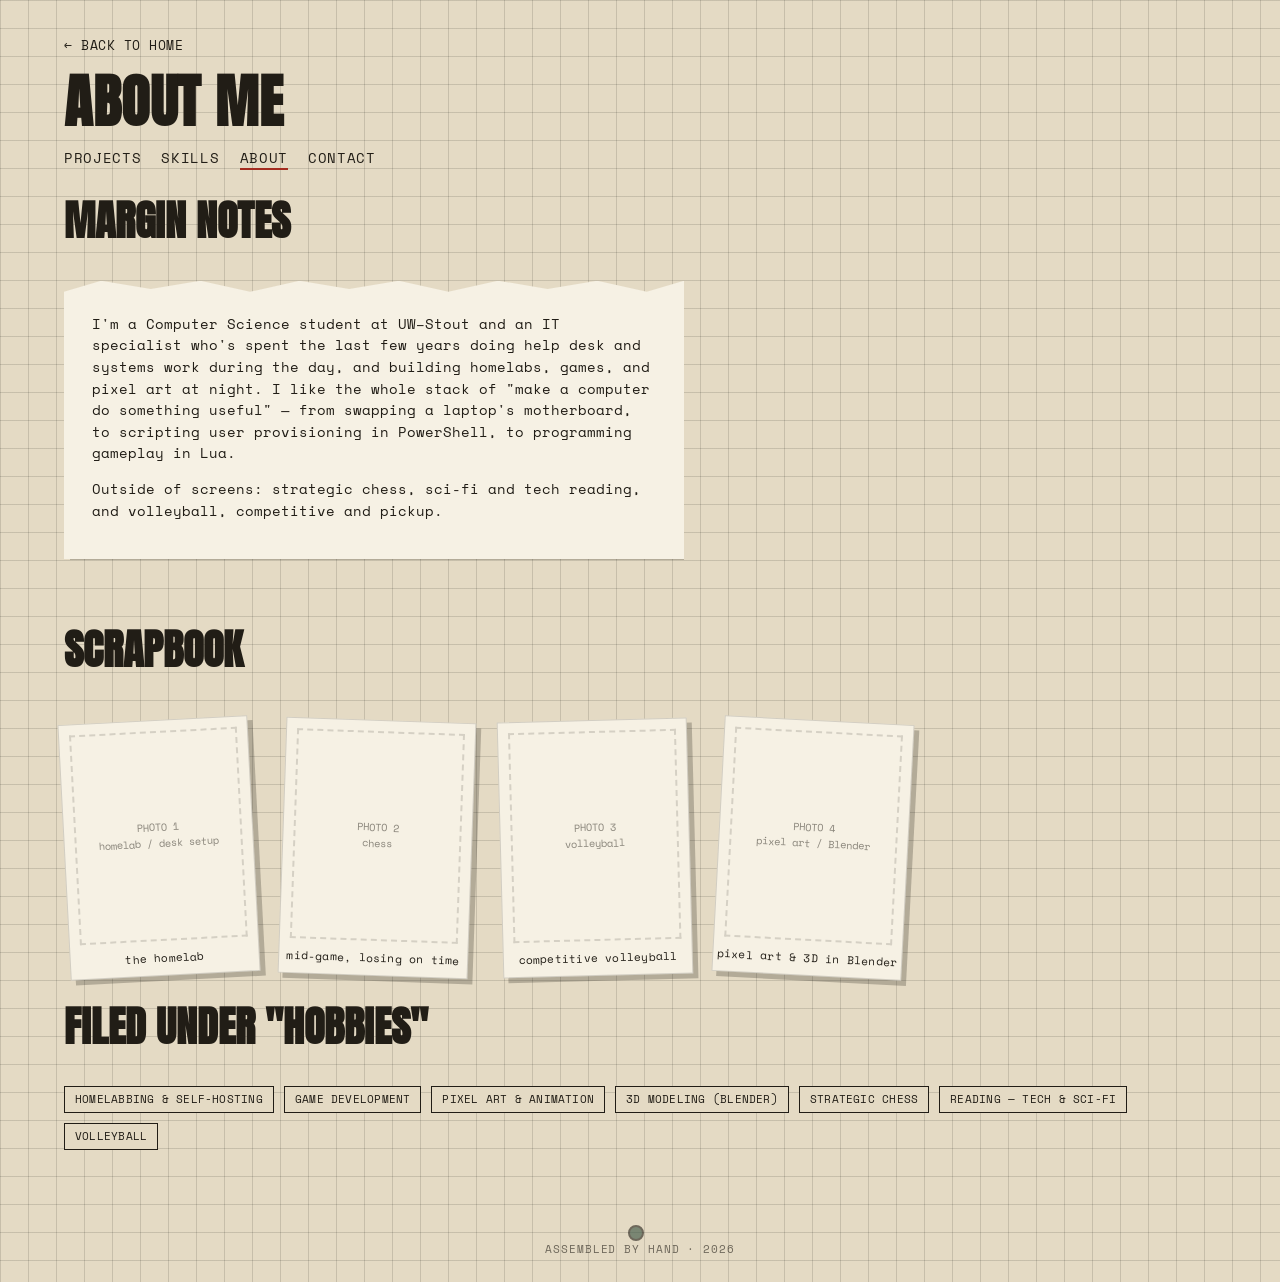
==== about.html @ 6035094e "Added a about and skils page as well as some more quirks :]" ====
<!DOCTYPE html>
<html lang="en">
<head>
  <meta charset="UTF-8">
  <meta name="viewport" content="width=device-width, initial-scale=1.0">
  <title>About — Russell</title>
  <link rel="preconnect" href="https://fonts.googleapis.com">
  <link href="https://fonts.googleapis.com/css2?family=Anton&family=Space+Mono:wght@400;700&display=swap" rel="stylesheet">
  <link rel="stylesheet" href="style.css">
</head>
<body>

  <header class="page-header">
    <a href="index.html" class="page-header__back">← BACK TO HOME</a>
    <h1 class="id-card__name">ABOUT ME</h1>
    <nav class="page-header__nav">
      <a href="index.html#projects">PROJECTS</a>
      <a href="skills.html">SKILLS</a>
      <a href="about.html" aria-current="page">ABOUT</a>
      <a href="index.html#contact">CONTACT</a>
    </nav>
  </header>

  <main>

    <section class="about">
      <h2 class="section-title">MARGIN NOTES</h2>
      <div class="about__clipping">
        <p>
          I'm a Computer Science student at UW–Stout and an IT specialist
          who's spent the last few years doing help desk and systems work
          during the day, and building homelabs, games, and pixel art at
          night. I like the whole stack of "make a computer do something
          useful" — from swapping a laptop's motherboard, to scripting
          user provisioning in PowerShell, to programming gameplay in Lua.
        </p>
        <p>
          Outside of screens: strategic chess, sci-fi and tech reading,
          and volleyball, competitive and pickup.
        </p>
      </div>
    </section>

    <!-- ============ SCRAPBOOK ============
         Four polaroid-style frames. Each is currently a dashed
         placeholder — swap .polaroid__placeholder for a real <img>
         once you have photos (see the HTML comment on the first one). -->
    <section class="about-photos">
      <h2 class="section-title">SCRAPBOOK</h2>
      <div class="scrapbook">

        <!--
          HOW TO SWAP IN A REAL PHOTO:
          1. Put an image file in an /images folder next to this HTML file.
          2. Replace the whole <div class="polaroid__placeholder">...</div>
             with: <img src="images/your-file.jpg" alt="short description">
          Everything else (rotation, tape, caption) stays the same.
        -->
        <figure class="polaroid">
          <div class="polaroid__placeholder">PHOTO 1<br>homelab / desk setup</div>
          <figcaption class="polaroid__caption">the homelab</figcaption>
        </figure>

        <figure class="polaroid">
          <div class="polaroid__placeholder">PHOTO 2<br>chess</div>
          <figcaption class="polaroid__caption">mid-game, losing on time</figcaption>
        </figure>

        <figure class="polaroid">
          <div class="polaroid__placeholder">PHOTO 3<br>volleyball</div>
          <figcaption class="polaroid__caption">competitive volleyball</figcaption>
        </figure>

        <figure class="polaroid">
          <div class="polaroid__placeholder">PHOTO 4<br>pixel art / Blender</div>
          <figcaption class="polaroid__caption">pixel art & 3D in Blender</figcaption>
        </figure>

      </div>
    </section>

    <!-- ============ HOBBIES ============ -->
    <section class="about-hobbies">
      <h2 class="section-title">FILED UNDER "HOBBIES"</h2>
      <div class="hobby-tags">
        <span class="skill-tag">HOMELABBING & SELF-HOSTING</span>
        <span class="skill-tag">GAME DEVELOPMENT</span>
        <span class="skill-tag">PIXEL ART & ANIMATION</span>
        <span class="skill-tag">3D MODELING (BLENDER)</span>
        <span class="skill-tag">STRATEGIC CHESS</span>
        <span class="skill-tag">READING — TECH & SCI-FI</span>
        <span class="skill-tag">VOLLEYBALL</span>
      </div>
    </section>

  </main>

  <footer class="footer">
    <span class="coin-spinner" aria-hidden="true"></span>
    <p>ASSEMBLED BY HAND · <span id="year"></span></p>
  </footer>

  <script>
    document.getElementById('year').textContent = new Date().getFullYear();
  </script>

</body>
</html>
---- style.css ----
/* =========================================================================
   PORTFOLIO STYLESHEET — read top to bottom, it's written as a lesson.
   Every new CSS concept gets a comment the FIRST time it shows up.
   After that, you'll see it reused without a re-explanation.
   ========================================================================= */


/* -------------------------------------------------------------------------
   1. CUSTOM PROPERTIES ("CSS variables")
   Define values once here, reuse them everywhere with var(--name).
   This is the single biggest quality-of-life upgrade for a beginner:
   change one line here, the whole site updates.
   ------------------------------------------------------------------------- */
:root {
  --paper-bg:     #E4DAC4;  /* kraft board background */
  --paper-card:   #F6F1E4;  /* off-white index card */
  --ink:          #211D16;  /* near-black, warmer than pure #000 */
  --stamp-red:    #A32B1F;
  --stamp-green:  #34503F;
  --tape:         rgba(230, 219, 140, 0.55);
  --line:         rgba(33, 29, 22, 0.15); /* soft pencil-grey rule lines */

  --font-display: 'Anton', sans-serif;
  --font-mono:    'Space Mono', monospace;
}

/* -------------------------------------------------------------------------
   2. THE RESET
   Browsers add their own default margins/padding to elements. We zero
   them out first so every spacing decision below is one WE made on
   purpose, not a leftover default fighting us.
   ------------------------------------------------------------------------- */
* {
  margin: 0;
  padding: 0;
  box-sizing: border-box; /* explained below, at .index-card */
}

body {
  background-color: var(--paper-bg);
  /* a very subtle grid, like graph/engineering paper, using two repeating
     linear gradients as a background image instead of an actual image file */
  background-image:
    linear-gradient(var(--line) 1px, transparent 1px),
    linear-gradient(90deg, var(--line) 1px, transparent 1px);
  background-size: 28px 28px;
  color: var(--ink);
  font-family: var(--font-mono);
  line-height: 1.5;
}

a { color: inherit; }

/* -------------------------------------------------------------------------
   3. THE BOX MODEL (the single most important CSS concept)
   Every element is a rectangle made of four layers, from inside out:
     content -> padding -> border -> margin
   padding = space INSIDE the border (pushes content away from the edge)
   border  = the edge itself
   margin  = space OUTSIDE the border (pushes other elements away)

   By default, width/height only measure the CONTENT box, so adding
   padding or a border makes the element bigger than the width you set.
   `box-sizing: border-box` (set globally above) changes that: width/height
   now include padding + border, so an element with width:300px stays
   300px wide no matter how much padding you add. Almost every modern
   site uses border-box for exactly this reason.
   ------------------------------------------------------------------------- */


/* -------------------------------------------------------------------------
   4. MASTHEAD — our first FLEXBOX
   Flexbox arranges children in a single row (or column) and handles the
   "push these apart" / "center these" problems that used to be painful.
   display:flex on a parent turns on flex layout for its direct children.
   ------------------------------------------------------------------------- */
.masthead {
  display: flex;
  justify-content: space-between; /* pushes the two children to opposite ends */
  align-items: flex-start;        /* aligns them along the top */
  flex-wrap: wrap;                /* lets them drop to a new line on narrow screens */
  gap: 24px;                      /* space between flex children, no margin hacks needed */
  padding: 32px clamp(20px, 5vw, 64px) 0;
}

.masthead__id-card {
  position: relative; /* explained at .tape below — this lets punch-strip sit inside precisely */
  background: var(--paper-card);
  border: 3px solid var(--ink);
  padding: 18px 24px 18px 34px; /* extra left padding to leave room for the punch-strip */
  transform: rotate(-1.5deg);   /* a slight tilt is what sells "pinned to a board" */
  box-shadow: 6px 6px 0 var(--ink); /* a hard offset shadow reads as a physical card, not a soft UI shadow */
}

/* -------------------------------------------------------------------------
   5. PSEUDO-ELEMENTS (::before / ::after)
   These let you generate an extra box attached to an element without
   adding a real HTML tag for it. Perfect for pure decoration — like the
   row of punch-card holes down the card's edge — that has no real content.
   `content: ""` is required, even empty, or the pseudo-element won't render.
   ------------------------------------------------------------------------- */
.punch-strip {
  position: absolute; /* positions relative to the nearest ancestor with position:relative */
  top: 0;
  left: 0;
  width: 22px;
  height: 100%;
  background-color: var(--ink);
  /* repeating-radial-gradient "cuts" evenly spaced circles out of the strip
     by painting them the same color as the page background */
  background-image: radial-gradient(circle at 11px, var(--paper-bg) 5px, transparent 5.5px);
  background-size: 22px 26px;
  background-repeat: repeat-y;
}

.id-card__label {
  font-size: 0.7rem;
  letter-spacing: 0.08em;
  color: var(--stamp-red);
}

.id-card__name {
  font-family: var(--font-display);
  font-size: clamp(2.2rem, 6vw, 3.6rem);
  line-height: 0.95;
  letter-spacing: 0.01em;
}

.id-card__role {
  font-size: 0.75rem;
  letter-spacing: 0.05em;
}

.masthead__nav {
  display: flex;
  gap: 20px;
  padding-top: 12px;
  font-size: 0.85rem;
  letter-spacing: 0.05em;
}

.masthead__nav a {
  text-decoration: none;
  border-bottom: 2px solid transparent;
  transition: border-color 0.15s ease; /* animates the border smoothly instead of snapping */
}

.masthead__nav a:hover {
  border-color: var(--stamp-red);
}


/* -------------------------------------------------------------------------
   6. HERO
   ------------------------------------------------------------------------- */
.hero {
  padding: 56px clamp(20px, 5vw, 64px) 40px;
  max-width: 780px;
}

.hero__headline {
  font-family: var(--font-display);
  font-size: clamp(2.6rem, 9vw, 5.5rem);
  line-height: 0.92;
  display: flex;
  flex-direction: column; /* stack the three <span> lines instead of side by side */
}

/* Each line gets its own slight rotation and a torn-paper highlight behind it,
   so the headline itself looks collaged rather than typed in one block. */
.hero__headline span:nth-child(1) { transform: rotate(-1deg); }
.hero__headline span:nth-child(2) {
  transform: rotate(0.8deg);
  background: var(--paper-card);
  width: fit-content;
  padding: 0 10px;
  box-decoration-break: clone;
}
.hero__headline span:nth-child(3) { transform: rotate(-0.6deg); color: var(--stamp-red); }

.hero__note {
  margin-top: 24px;
  padding: 14px 18px;
  background: var(--paper-card);
  border-left: 4px solid var(--ink);
  font-size: 0.85rem;
  max-width: 480px;
  transform: rotate(0.6deg);
}


/* -------------------------------------------------------------------------
   7. SECTION TITLE — reused pattern
   ------------------------------------------------------------------------- */
.section-title {
  font-family: var(--font-display);
  font-size: clamp(1.8rem, 4vw, 2.6rem);
  padding: 0 clamp(20px, 5vw, 64px);
  margin-bottom: 28px;
}


/* -------------------------------------------------------------------------
   8. CORKBOARD — our first CSS GRID
   Flexbox is great for one row/column. Grid is better once you want a
   proper 2-D layout — here, project cards that wrap into columns AND rows.
   `repeat(auto-fit, minmax(260px, 1fr))` reads as: "fit as many columns as
   will hold at least 260px each, and stretch them evenly to fill the rest."
   That single line is what makes this responsive with zero media queries.
   ------------------------------------------------------------------------- */
.corkboard {
  padding: 40px 0 60px;
}

.corkboard__grid {
  display: grid;
  grid-template-columns: repeat(auto-fit, minmax(260px, 1fr));
  gap: 40px;
  padding: 0 clamp(20px, 5vw, 64px);
}

.index-card {
  position: relative;
  background: var(--paper-card);
  border: 3px solid var(--ink);
  padding: 22px 22px 22px 34px;
  box-shadow: 7px 7px 0 var(--ink);
  transition: transform 0.2s ease, box-shadow 0.2s ease;

  /* Animation: each card settles into place on load. `animation` here
     references the @keyframes block defined further down. */
  animation: settle 0.5s ease backwards;
}

/* Three fixed tilt angles, applied by the data-tilt attribute in the HTML,
   so no two cards sit at exactly the same angle — that variation is what
   reads as "pinned by hand" instead of "generated by a template." */
.index-card[data-tilt="a"] { transform: rotate(-1.2deg); animation-delay: 0s; }
.index-card[data-tilt="b"] { transform: rotate(1deg);    animation-delay: 0.12s; }
.index-card[data-tilt="c"] { transform: rotate(-0.6deg); animation-delay: 0.24s; }

/* On hover, straighten the card and lift the shadow — motion that responds
   to the user, which reads as interactive rather than decorative. */
.index-card:hover {
  transform: rotate(0deg) translateY(-4px);
  box-shadow: 10px 10px 0 var(--ink);
}

@keyframes settle {
  from { opacity: 0; transform: translateY(16px) rotate(0deg); }
  /* `to` intentionally has no fixed end state here — it inherits whichever
     data-tilt rotation is already set on the element, so each card settles
     into ITS OWN angle rather than one shared angle. */
}

.index-card__tag {
  font-size: 0.7rem;
  color: var(--stamp-red);
  letter-spacing: 0.05em;
  margin-bottom: 6px;
}

.index-card__title {
  font-family: var(--font-display);
  font-size: 1.5rem;
  margin-bottom: 10px;
}

.index-card__body {
  font-size: 0.85rem;
  line-height: 1.55;
  margin-bottom: 14px;
}

.index-card__stack {
  font-size: 0.7rem;
  color: var(--ink);
  opacity: 0.65;
  margin-bottom: 16px;
}

/* -------------------------------------------------------------------------
   9. TAPE CORNERS — a second use of pseudo-elements, this time via a real
   element (div.tape) instead of ::before, just to show both approaches.
   Positioned absolutely relative to the .index-card (position: relative).
   ------------------------------------------------------------------------- */
.tape {
  position: absolute;
  width: 70px;
  height: 26px;
  background: var(--tape);
  border: 1px solid rgba(0,0,0,0.08);
}

.tape--top-left  { top: -12px; left: 24px;  transform: rotate(-8deg); }
.tape--top-right { top: -12px; right: 24px; transform: rotate(6deg); }

/* -------------------------------------------------------------------------
   10. STAMPS
   A rotated badge with a thick border to mimic a rubber ink stamp.
   ------------------------------------------------------------------------- */
.stamp {
  display: inline-block;
  font-family: var(--font-mono);
  font-weight: 700;
  font-size: 0.75rem;
  letter-spacing: 0.08em;
  padding: 4px 12px;
  border: 3px solid currentColor; /* currentColor = "whatever this element's text color is" */
  border-radius: 4px;
  transform: rotate(-4deg);
}

.stamp--green { color: var(--stamp-green); }
.stamp--red   { color: var(--stamp-red); }


/* -------------------------------------------------------------------------
   11. ABOUT — a "torn paper clipping" look using clip-path
   clip-path lets you cut a shape out of a box. A jagged polygon here
   fakes a torn paper edge along the top of the clipping.
   ------------------------------------------------------------------------- */
.about {
  padding: 20px 0 60px;
}

.about__clipping {
  max-width: 620px;
  margin: 0 clamp(20px, 5vw, 64px);
  background: var(--paper-card);
  padding: 32px 28px 24px;
  box-shadow: 6px 6px 0 var(--ink);
  clip-path: polygon(
    0% 4%, 6% 0%, 14% 3%, 22% 0%, 30% 4%, 38% 0%, 46% 3%, 54% 0%,
    62% 4%, 70% 0%, 78% 3%, 86% 0%, 94% 4%, 100% 0%,
    100% 100%, 0% 100%
  );
}

.about__clipping p {
  font-size: 0.9rem;
  margin-bottom: 14px;
}


/* -------------------------------------------------------------------------
   12. CONTACT
   ------------------------------------------------------------------------- */
.contact {
  padding: 20px clamp(20px, 5vw, 64px) 60px;
}

.contact__card {
  display: inline-block;
  background: var(--paper-card);
  border: 3px dashed var(--ink); /* dashed border reads as "cut along this line" */
  padding: 24px 32px;
  transform: rotate(1deg);
}

.contact__line {
  font-size: 0.9rem;
  margin-bottom: 8px;
}

.contact__line a {
  text-decoration: underline;
  text-decoration-color: var(--stamp-red);
  text-underline-offset: 3px;
}


/* -------------------------------------------------------------------------
   13. FOOTER
   ------------------------------------------------------------------------- */
.footer {
  text-align: center;
  padding: 24px;
  font-size: 0.7rem;
  letter-spacing: 0.08em;
  opacity: 0.6;
}


/* -------------------------------------------------------------------------
   14b. PLACEHOLDER CARD VARIANT
   A dashed border + lower opacity marks this card as "not real content yet"
   at a glance, so it never gets mistaken for a shipped project.
   ------------------------------------------------------------------------- */
.index-card--placeholder {
  border-style: dashed;
  opacity: 0.7;
}

.index-card--placeholder:hover {
  opacity: 1;
}

/* -------------------------------------------------------------------------
   14c. ABOUT TEASER (on index.html, links out to the full about.html)
   ------------------------------------------------------------------------- */
.about-teaser { padding: 20px 0 40px; }

.about__clipping--teaser {
  display: flex;
  flex-wrap: wrap;
  align-items: center;
  justify-content: space-between;
  gap: 16px;
}

.clipping-link {
  font-family: var(--font-mono);
  font-weight: 700;
  font-size: 0.8rem;
  letter-spacing: 0.04em;
  white-space: nowrap;
  text-decoration: none;
  border-bottom: 2px solid var(--stamp-red);
}

/* -------------------------------------------------------------------------
   14d. SHARED SITE NAV / PAGE HEADER
   Used on about.html and skills.html, which are simpler than the homepage
   masthead but still carry the punch-strip / index-card look.
   ------------------------------------------------------------------------- */
.page-header {
  padding: 32px clamp(20px, 5vw, 64px) 0;
}

.page-header__back {
  display: inline-block;
  font-size: 0.8rem;
  letter-spacing: 0.04em;
  text-decoration: none;
  margin-bottom: 18px;
  border-bottom: 2px solid transparent;
  transition: border-color 0.15s ease;
}
.page-header__back:hover { border-color: var(--stamp-red); }

.page-header__nav {
  display: flex;
  gap: 20px;
  font-size: 0.85rem;
  letter-spacing: 0.05em;
  margin-top: 18px;
}
.page-header__nav a {
  text-decoration: none;
  border-bottom: 2px solid transparent;
  transition: border-color 0.15s ease;
}
.page-header__nav a:hover,
.page-header__nav a[aria-current="page"] {
  border-color: var(--stamp-red);
}

/* -------------------------------------------------------------------------
   14e. TRINKETS & IDLE ANIMATIONS
   A few small, purely decorative touches. Each is aria-hidden in the HTML
   since it carries no real content — screen readers should skip it.
   ------------------------------------------------------------------------- */

/* A blinking terminal cursor: opacity flips on/off in a tight loop. */
.hero__status {
  margin-top: 14px;
  font-size: 0.75rem;
  opacity: 0.7;
}
.blink-cursor {
  animation: blink 1s steps(1) infinite;
}
@keyframes blink {
  50% { opacity: 0; }
}

/* A thumbtack: a plain circle + a thin "shadow" pseudo-element, wobbling
   slowly and infinitely with a rotation keyframe (not hover-triggered —
   this one just idles, since a pushpin never really sits still). */
.section-title--pinned {
  position: relative;
  padding-left: 40px; /* room for the pin */
}
.pushpin {
  position: absolute;
  left: 0;
  top: 50%;
  width: 20px;
  height: 20px;
  border-radius: 50%;
  background: var(--stamp-red);
  box-shadow: inset -3px -3px 0 rgba(0,0,0,0.25), 2px 3px 4px rgba(0,0,0,0.35);
  transform-origin: center 30px; /* pivot point sits below the pin, like it's stuck through paper */
  animation: wobble 4s ease-in-out infinite;
}
@keyframes wobble {
  0%, 100% { transform: rotate(-4deg); }
  50%      { transform: rotate(4deg); }
}

/* A spinning coin: a flattened circle that scales horizontally to fake a
   3D flip using only 2D transforms — no images, no JS. */
.coin-spinner {
  display: inline-block;
  width: 16px;
  height: 16px;
  border-radius: 50%;
  background: var(--stamp-green);
  border: 2px solid var(--ink);
  margin-right: 8px;
  vertical-align: middle;
  animation: coin-flip 2.2s linear infinite;
}
@keyframes coin-flip {
  0%   { transform: scaleX(1); }
  50%  { transform: scaleX(0.1); background: var(--stamp-red); }
  100% { transform: scaleX(1); }
}

/* -------------------------------------------------------------------------
   14f. SKILLS CATALOG (skills.html)
   A "card catalog drawer" layout: category cards, each holding a row of
   small stamped tags. Reuses .index-card as the category container.
   ------------------------------------------------------------------------- */
.skills-catalog { padding: 20px 0 60px; }

.skills-catalog__grid {
  display: grid;
  grid-template-columns: repeat(auto-fit, minmax(280px, 1fr));
  gap: 40px;
  padding: 0 clamp(20px, 5vw, 64px);
}

.skill-tags {
  display: flex;
  flex-wrap: wrap;
  gap: 8px;
  margin-top: 14px;
}

.skill-tag {
  font-family: var(--font-mono);
  font-size: 0.7rem;
  letter-spacing: 0.02em;
  padding: 4px 10px;
  background: var(--paper-bg);
  border: 1.5px solid var(--ink);
}

.certs {
  display: flex;
  flex-wrap: wrap;
  gap: 16px;
  padding: 0 clamp(20px, 5vw, 64px) 40px;
}

/* -------------------------------------------------------------------------
   14g. SCRAPBOOK (about.html)
   Polaroid-style photo frames, each rotated slightly and "taped" down,
   for a physical scrapbook-page feel. Swap the placeholder background
   for a real <img> once you have photos to drop in.
   ------------------------------------------------------------------------- */
.scrapbook {
  display: flex;
  flex-wrap: wrap;
  gap: 28px;
  padding: 10px clamp(20px, 5vw, 64px) 20px;
}

.polaroid {
  position: relative;
  width: 190px;
  background: var(--paper-card);
  border: 1px solid rgba(0,0,0,0.15);
  padding: 10px 10px 34px; /* extra bottom padding = the classic polaroid strip */
  box-shadow: 5px 5px 0 rgba(33,29,22,0.25);
}
.polaroid:nth-child(1) { transform: rotate(-3deg); }
.polaroid:nth-child(2) { transform: rotate(2deg); }
.polaroid:nth-child(3) { transform: rotate(-1.5deg); }
.polaroid:nth-child(4) { transform: rotate(3deg); }

.polaroid:hover {
  transform: rotate(0deg) scale(1.04);
  transition: transform 0.2s ease;
}

/* The placeholder "photo" itself: a dashed box standing in until a real
   <img> is dropped into the <a>/<div>. Delete this rule once you add
   real photos and just style the <img> directly. */
.polaroid__placeholder {
  width: 100%;
  aspect-ratio: 4 / 5;
  border: 2px dashed var(--line);
  display: flex;
  align-items: center;
  justify-content: center;
  text-align: center;
  font-size: 0.65rem;
  padding: 8px;
  color: rgba(33,29,22,0.5);
}

.polaroid img {
  width: 100%;
  aspect-ratio: 4 / 5;
  object-fit: cover;
  display: block;
}

.polaroid__caption {
  position: absolute;
  bottom: 8px;
  left: 0;
  right: 0;
  text-align: center;
  font-family: var(--font-mono);
  font-size: 0.7rem;
  letter-spacing: 0.02em;
}

.hobby-tags {
  display: flex;
  flex-wrap: wrap;
  gap: 10px;
  padding: 0 clamp(20px, 5vw, 64px) 50px;
}


/* -------------------------------------------------------------------------
   14. ACCESSIBILITY: respect reduced-motion preferences.
   Some people set their OS to reduce motion (motion sickness, vestibular
   issues). This media query strips animations for them without you
   needing to build a toggle.
   ------------------------------------------------------------------------- */
@media (prefers-reduced-motion: reduce) {
  * {
    animation: none !important;
    transition: none !important;
  }
}
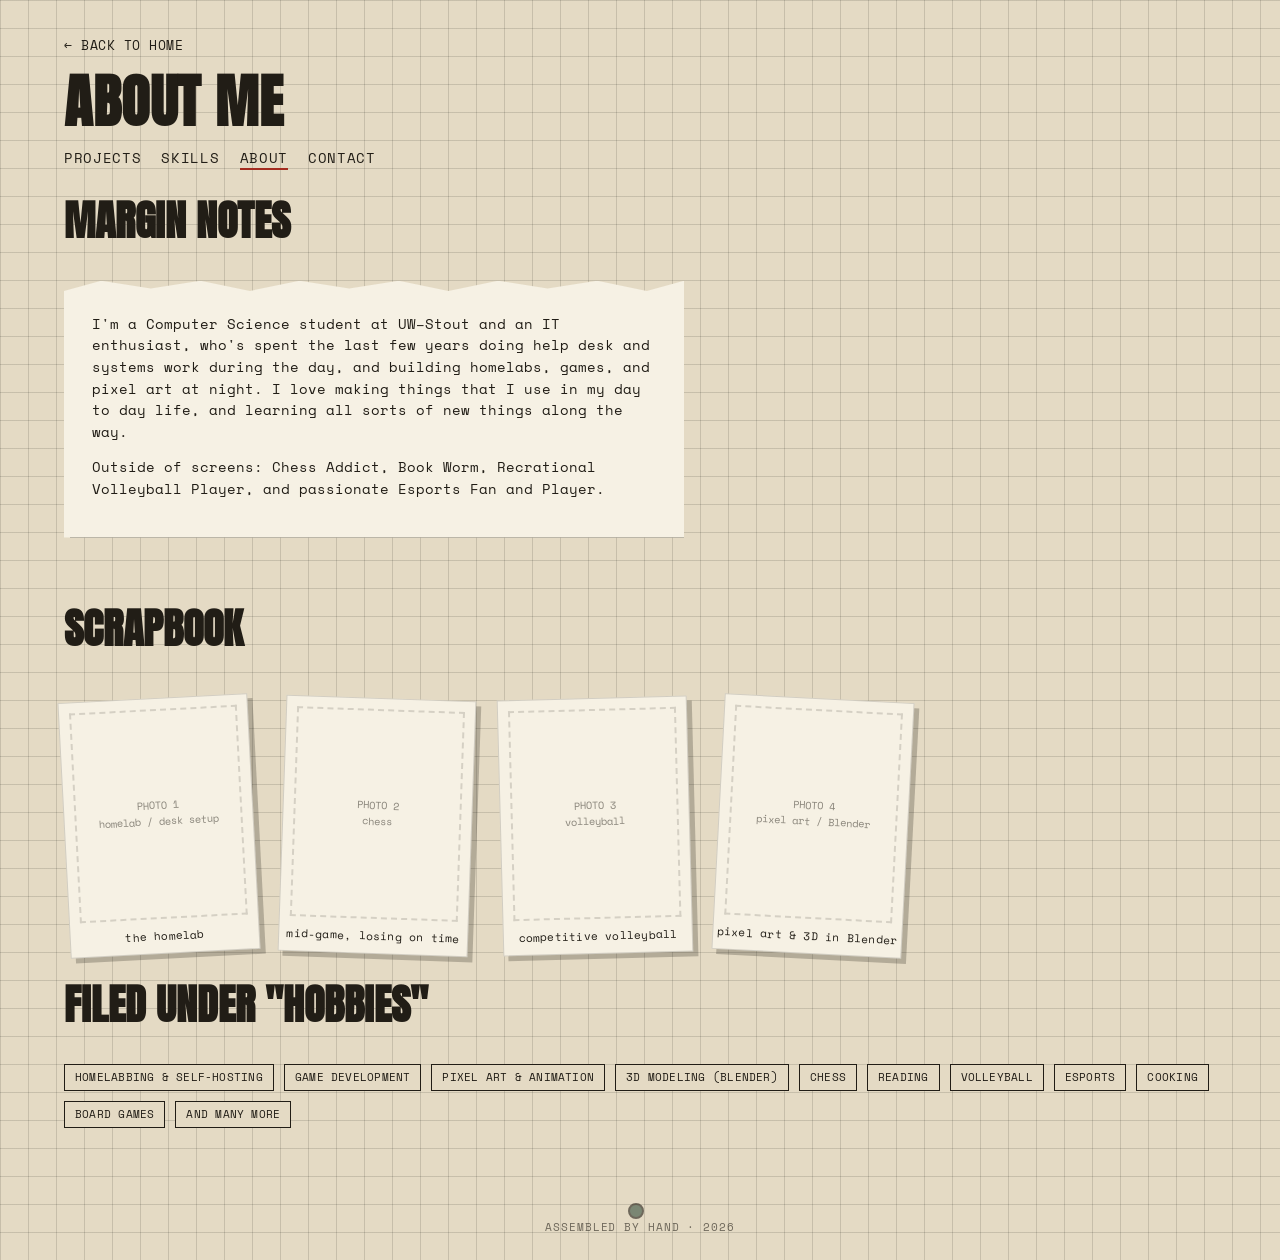
==== commit fe192a34: "Changed a couple descriptions and added a couple more projects and skills." ====
--- a/about.html
+++ b/about.html
@@ -27,16 +27,14 @@
       <h2 class="section-title">MARGIN NOTES</h2>
       <div class="about__clipping">
         <p>
-          I'm a Computer Science student at UW–Stout and an IT specialist
+          I'm a Computer Science student at UW–Stout and an IT enthusiast,
           who's spent the last few years doing help desk and systems work
           during the day, and building homelabs, games, and pixel art at
-          night. I like the whole stack of "make a computer do something
-          useful" — from swapping a laptop's motherboard, to scripting
-          user provisioning in PowerShell, to programming gameplay in Lua.
+          night. I love making things that I use in my day to day life, and learning all sorts of new things along the way.
         </p>
         <p>
-          Outside of screens: strategic chess, sci-fi and tech reading,
-          and volleyball, competitive and pickup.
+          Outside of screens: Chess Addict, Book Worm,
+           Recrational Volleyball Player, and passionate Esports Fan and Player.
         </p>
       </div>
     </section>
@@ -87,9 +85,13 @@
         <span class="skill-tag">GAME DEVELOPMENT</span>
         <span class="skill-tag">PIXEL ART & ANIMATION</span>
         <span class="skill-tag">3D MODELING (BLENDER)</span>
-        <span class="skill-tag">STRATEGIC CHESS</span>
-        <span class="skill-tag">READING — TECH & SCI-FI</span>
+        <span class="skill-tag">CHESS</span>
+        <span class="skill-tag">READING</span>
         <span class="skill-tag">VOLLEYBALL</span>
+        <span class="skill-tag">ESPORTS</span>
+        <span class="skill-tag">COOKING</span>
+        <span class="skill-tag">BOARD GAMES</span>
+        <span class="skill-tag">AND MANY MORE</span>
       </div>
     </section>
 
--- a/style.css
+++ b/style.css
@@ -465,7 +465,7 @@
 /* A blinking terminal cursor: opacity flips on/off in a tight loop. */
 .hero__status {
   margin-top: 14px;
-  font-size: 0.75rem;
+  font-size: 1rem;
   opacity: 0.7;
 }
 .blink-cursor {
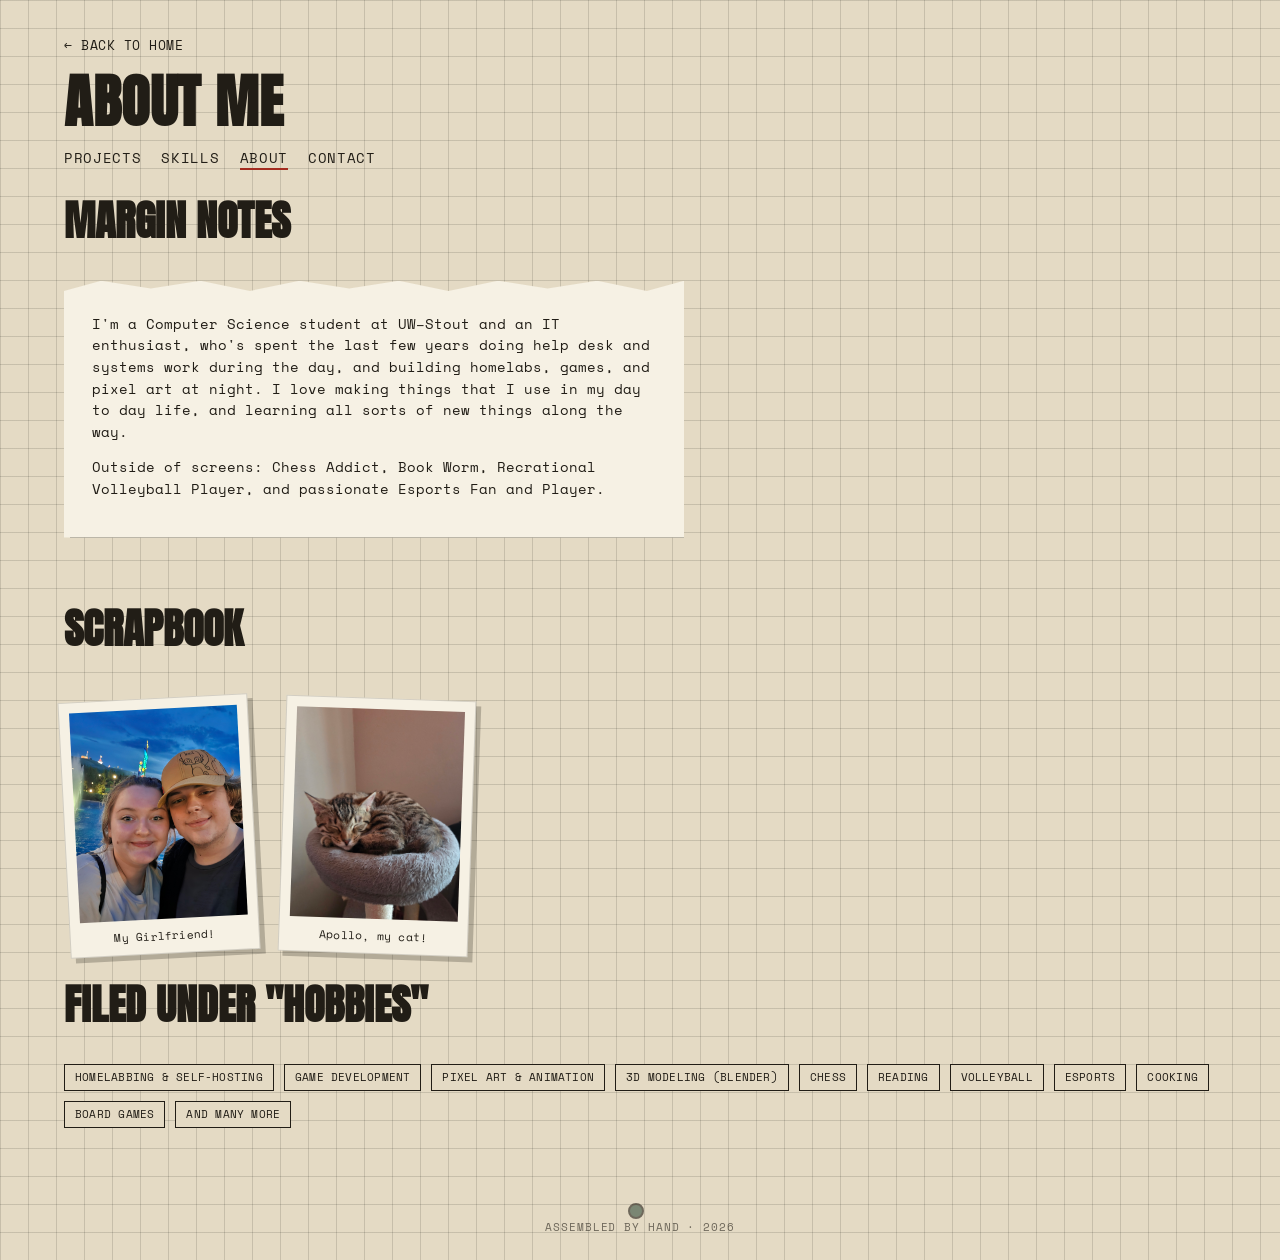
==== commit b2ed8440: "Added a couple images, and changed a couple of about code." ====
--- a/about.html
+++ b/about.html
@@ -55,23 +55,23 @@
           Everything else (rotation, tape, caption) stays the same.
         -->
         <figure class="polaroid">
-          <div class="polaroid__placeholder">PHOTO 1<br>homelab / desk setup</div>
-          <figcaption class="polaroid__caption">the homelab</figcaption>
+          <img src="Images/Pookie.jpg" alt="A picture of my girlfriend">
+          <figcaption class="polaroid__caption">My Girlfriend!</figcaption>
         </figure>
-
+        <!--
         <figure class="polaroid">
-          <div class="polaroid__placeholder">PHOTO 2<br>chess</div>
-          <figcaption class="polaroid__caption">mid-game, losing on time</figcaption>
+          <img src="Images/Chess.jpg" alt="An image of a chess board mid-game">
+          <figcaption class="polaroid__caption">Chess!</figcaption>
         </figure>
-
+        
         <figure class="polaroid">
-          <div class="polaroid__placeholder">PHOTO 3<br>volleyball</div>
-          <figcaption class="polaroid__caption">competitive volleyball</figcaption>
+          <img src="Images/Volleyball.jpg" alt="A picture of volleyball">
+          <figcaption class="polaroid__caption">Volleyball!</figcaption>
         </figure>
-
+      -->
         <figure class="polaroid">
-          <div class="polaroid__placeholder">PHOTO 4<br>pixel art / Blender</div>
-          <figcaption class="polaroid__caption">pixel art & 3D in Blender</figcaption>
+          <img src="Images/Apollo.jpg" alt="A picture of my cat Apollo">
+          <figcaption class="polaroid__caption">Apollo, my cat!</figcaption>
         </figure>
 
       </div>
